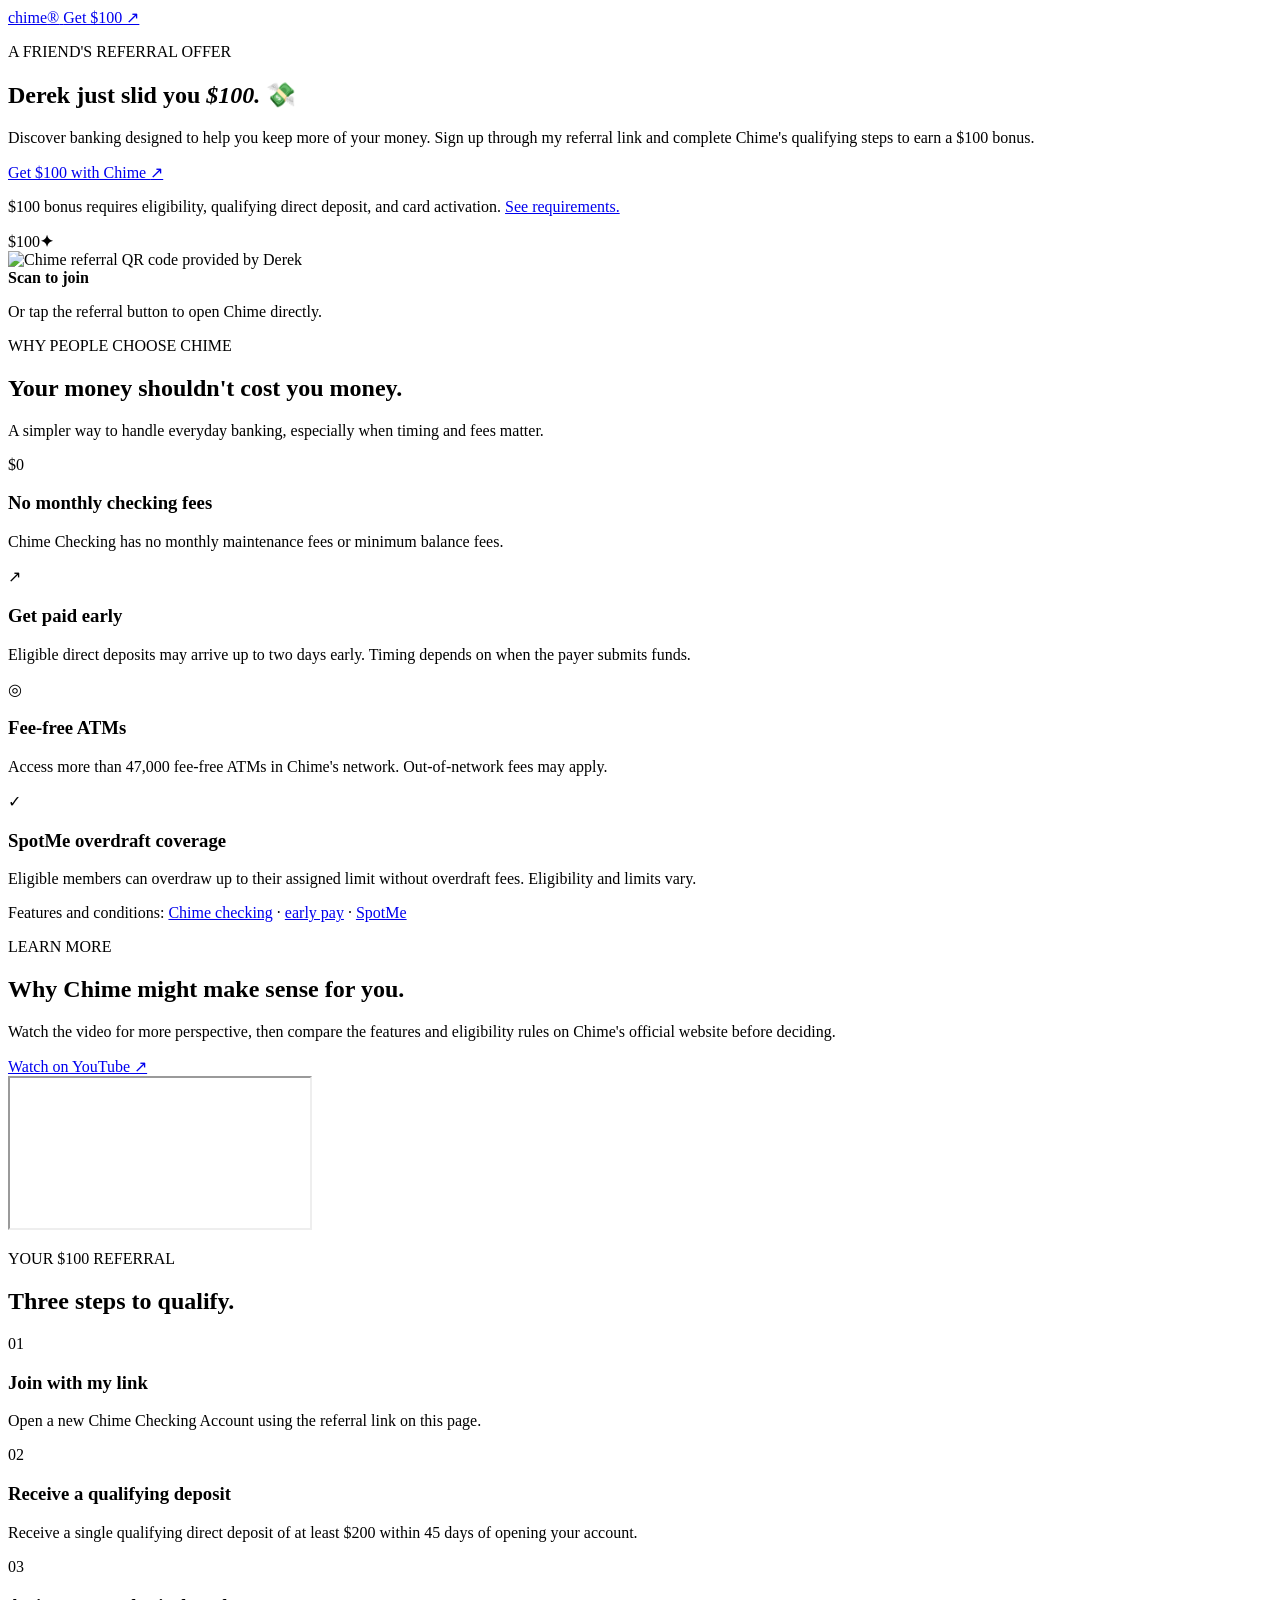
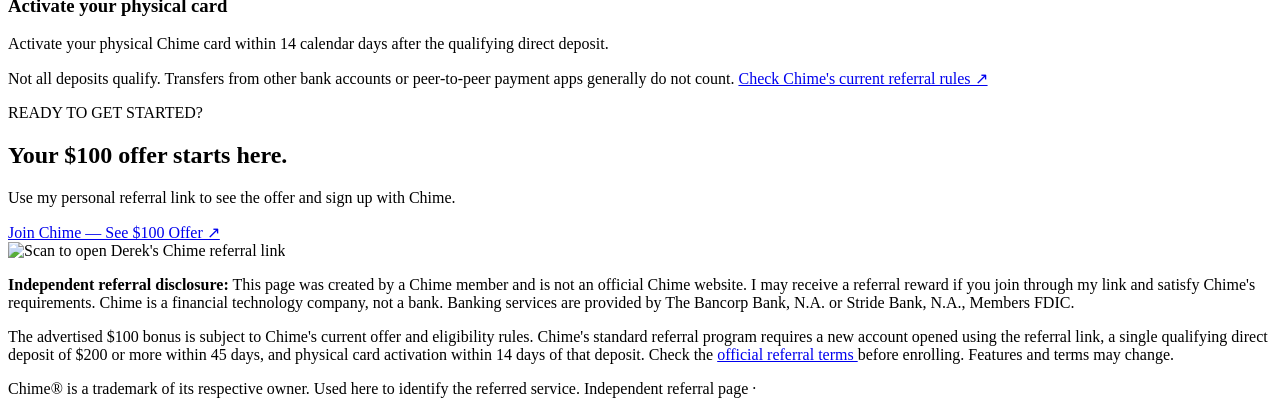
==== index.html @ 0411bfbb "Create index.html" ====
<!doctype html>
<html lang="en">
<head>
  <meta charset="utf-8">
  <meta name="viewport" content="width=device-width,initial-scale=1">
  <meta name="theme-color" content="#19c781">
  <meta name="description" content="Explore Chime features and see how to qualify for a $100 referral bonus. Independent referral page.">
  <title>Get $100 with Chime | Derek's Referral</title>
  <link rel="stylesheet" href="styles.css">
  <script src="script.js" defer></script>
</head>

<body>
  <header class="site-header">
    <div class="wrap header-row">
      <a class="wordmark" href="#top" aria-label="Chime referral home">
        chime<span>®</span>
      </a>
      <a class="header-cta"
         href="https://www.chime.com/r/derekverbrugge/?c=s"
         target="_blank"
         rel="noopener noreferrer sponsored">
        Get $100 ↗
      </a>
    </div>
  </header>

  <main id="top">

    <!-- HERO -->
    <section class="hero">
      <div class="wrap hero-grid">
        <div class="hero-copy">
          <p class="eyebrow">A FRIEND'S REFERRAL OFFER</p>
          <h1>
            Derek just slid you
            <em>$100.</em>
            <span aria-hidden="true">💸</span>
          </h1>
          <p class="lede">
            Discover banking designed to help you keep more of your money.
            Sign up through my referral link and complete Chime's
            qualifying steps to earn a $100 bonus.
          </p>
          <a class="btn dark"
             href="https://www.chime.com/r/derekverbrugge/?c=s"
             target="_blank"
             rel="noopener noreferrer sponsored">
            Get $100 with Chime <span>↗</span>
          </a>
          <p class="micro">
            $100 bonus requires eligibility, qualifying direct deposit,
            and card activation.
            <a href="#terms">See requirements.</a>
          </p>
        </div>

        <div class="hero-side">
          <div class="bonus-art" aria-label="One hundred dollar referral bonus">
            <span>$</span>100<b>✦</b>
          </div>
          <div class="qr-card">
            <img src="assets/chime-qr.png"
                 alt="Chime referral QR code provided by Derek"
                 width="220" height="220">
            <div>
              <strong>Scan to join</strong>
              <p>Or tap the referral button to open Chime directly.</p>
            </div>
          </div>
        </div>
      </div>
    </section>

    <!-- BENEFITS -->
    <section class="dark-section" id="benefits">
      <div class="wrap">
        <p class="eyebrow mint">WHY PEOPLE CHOOSE CHIME</p>
        <h2>Your money shouldn't cost you money.</h2>
        <p class="intro">
          A simpler way to handle everyday banking,
          especially when timing and fees matter.
        </p>

        <div class="benefits">
          <article>
            <div class="feature-icon">$0</div>
            <h3>No monthly checking fees</h3>
            <p>
              Chime Checking has no monthly maintenance
              fees or minimum balance fees.
            </p>
          </article>

          <article>
            <div class="feature-icon">↗</div>
            <h3>Get paid early</h3>
            <p>
              Eligible direct deposits may arrive up to two days early.
              Timing depends on when the payer submits funds.
            </p>
          </article>

          <article>
            <div class="feature-icon">◎</div>
            <h3>Fee-free ATMs</h3>
            <p>
              Access more than 47,000 fee-free ATMs in Chime's network.
              Out-of-network fees may apply.
            </p>
          </article>

          <article>
            <div class="feature-icon">✓</div>
            <h3>SpotMe overdraft coverage</h3>
            <p>
              Eligible members can overdraw up to their assigned
              limit without overdraft fees.
              Eligibility and limits vary.
            </p>
          </article>
        </div>

        <p class="source-note">
          Features and conditions:
          <a href="https://www.chime.com/online-banking/no-fees/"
             target="_blank" rel="noopener noreferrer">Chime checking</a>
          ·
          <a href="https://www.chime.com/early-pay/"
             target="_blank" rel="noopener noreferrer">early pay</a>
          ·
          <a href="https://help.chime.com/what-is-spotme-641bb07d"
             target="_blank" rel="noopener noreferrer">SpotMe</a>
        </p>
      </div>
    </section>

    <!-- VIDEO -->
    <section class="video-section">
      <div class="wrap video-grid">
        <div>
          <p class="eyebrow">LEARN MORE</p>
          <h2>Why Chime might make sense for you.</h2>
          <p>
            Watch the video for more perspective, then compare
            the features and eligibility rules on Chime's official
            website before deciding.
          </p>
          <a class="text-link"
             href="https://youtu.be/ALGw37oFeVQ"
             target="_blank"
             rel="noopener noreferrer">
            Watch on YouTube ↗
          </a>
        </div>

        <div class="video-shell">
          <iframe
            src="https://www.youtube-nocookie.com/embed/ALGw37oFeVQ"
            title="Chime banking video"
            loading="lazy"
            allow="accelerometer; autoplay; clipboard-write; encrypted-media; gyroscope; picture-in-picture; web-share"
            referrerpolicy="strict-origin-when-cross-origin"
            allowfullscreen>
          </iframe>
        </div>
      </div>
    </section>

    <!-- REFERRAL STEPS -->
    <section class="steps-section" id="steps">
      <div class="wrap">
        <p class="eyebrow">YOUR $100 REFERRAL</p>
        <h2>Three steps to qualify.</h2>

        <div class="steps">
          <article>
            <span>01</span>
            <h3>Join with my link</h3>
            <p>
              Open a new Chime Checking Account using
              the referral link on this page.
            </p>
          </article>

          <article>
            <span>02</span>
            <h3>Receive a qualifying deposit</h3>
            <p>
              Receive a single qualifying direct deposit
              of at least $200 within 45 days of opening your account.
            </p>
          </article>

          <article>
            <span>03</span>
            <h3>Activate your physical card</h3>
            <p>
              Activate your physical Chime card within 14 calendar
              days after the qualifying direct deposit.
            </p>
          </article>
        </div>

        <p class="steps-note">
          Not all deposits qualify. Transfers from other bank
          accounts or peer-to-peer payment apps generally do not count.
          <a href="https://help.chime.com/what-is-chimes-standard-referral-program-eca42e30"
             target="_blank" rel="noopener noreferrer">
            Check Chime's current referral rules ↗
          </a>
        </p>
      </div>
    </section>

    <!-- FINAL CTA -->
    <section class="bottom-cta">
      <div class="wrap cta-grid">
        <div>
          <p class="eyebrow">READY TO GET STARTED?</p>
          <h2>Your $100 offer starts here.</h2>
          <p>
            Use my personal referral link to see the offer
            and sign up with Chime.
          </p>
          <a class="btn dark"
             href="https://www.chime.com/r/derekverbrugge/?c=s"
             target="_blank"
             rel="noopener noreferrer sponsored">
            Join Chime — See $100 Offer ↗
          </a>
        </div>
        <img src="assets/chime-qr.png"
             alt="Scan to open Derek's Chime referral link"
             width="240" height="240">
      </div>
    </section>
  </main>

  <!-- DISCLOSURES -->
  <footer id="terms">
    <div class="wrap">
      <p class="disclosure">
        <strong>Independent referral disclosure:</strong>
        This page was created by a Chime member and is not an
        official Chime website. I may receive a referral reward
        if you join through my link and satisfy Chime's requirements.
        Chime is a financial technology company, not a bank.
        Banking services are provided by The Bancorp Bank, N.A.
        or Stride Bank, N.A., Members FDIC.
      </p>

      <p class="disclosure">
        The advertised $100 bonus is subject to Chime's current
        offer and eligibility rules. Chime's standard referral
        program requires a new account opened using the referral
        link, a single qualifying direct deposit of $200 or more
        within 45 days, and physical card activation within 14
        days of that deposit.
        Check the
        <a href="https://help.chime.com/what-is-chimes-standard-referral-program-eca42e30"
           target="_blank" rel="noopener noreferrer">
          official referral terms
        </a>
        before enrolling. Features and terms may change.
      </p>

      <div class="footer-line">
        <span>
          Chime® is a trademark of its respective owner.
          Used here to identify the referred service.
        </span>
        <span>Independent referral page · <span id="year"></span></span>
      </div>
    </div>
  </footer>
</body>
</html>
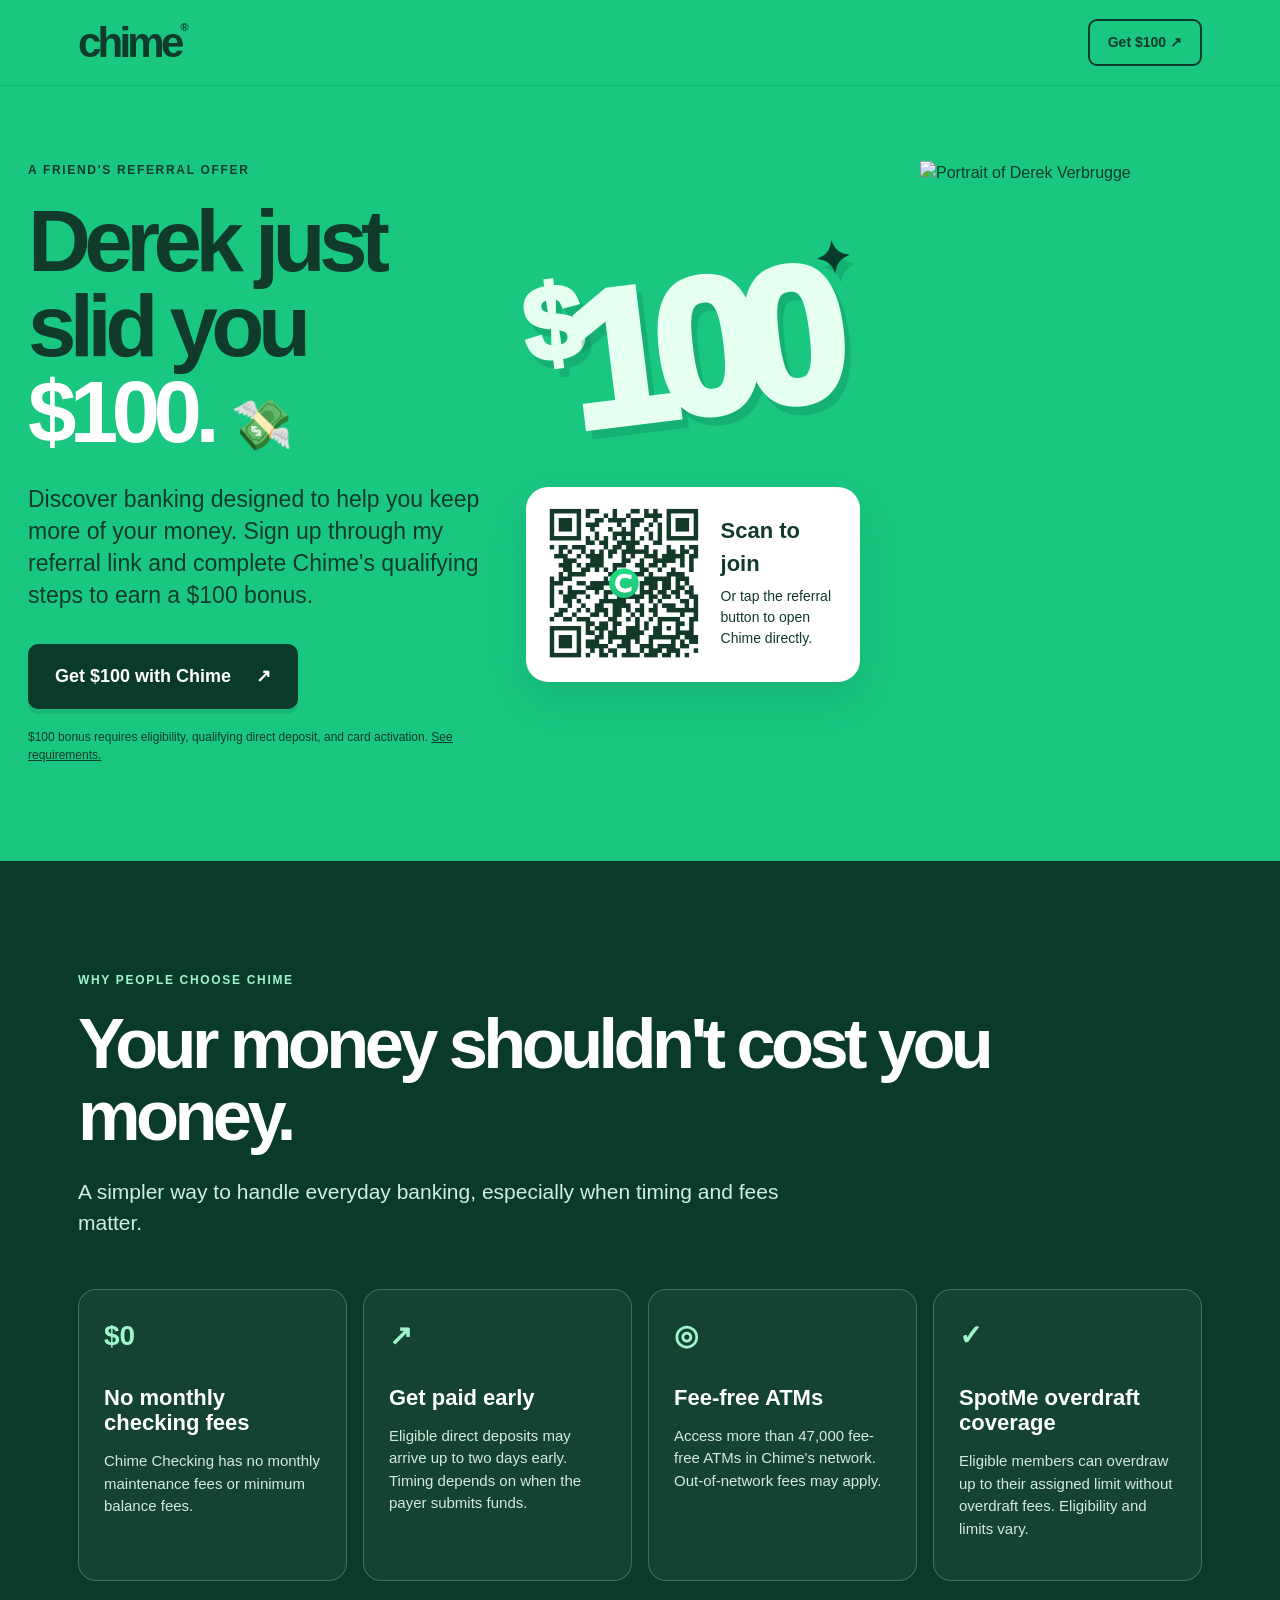
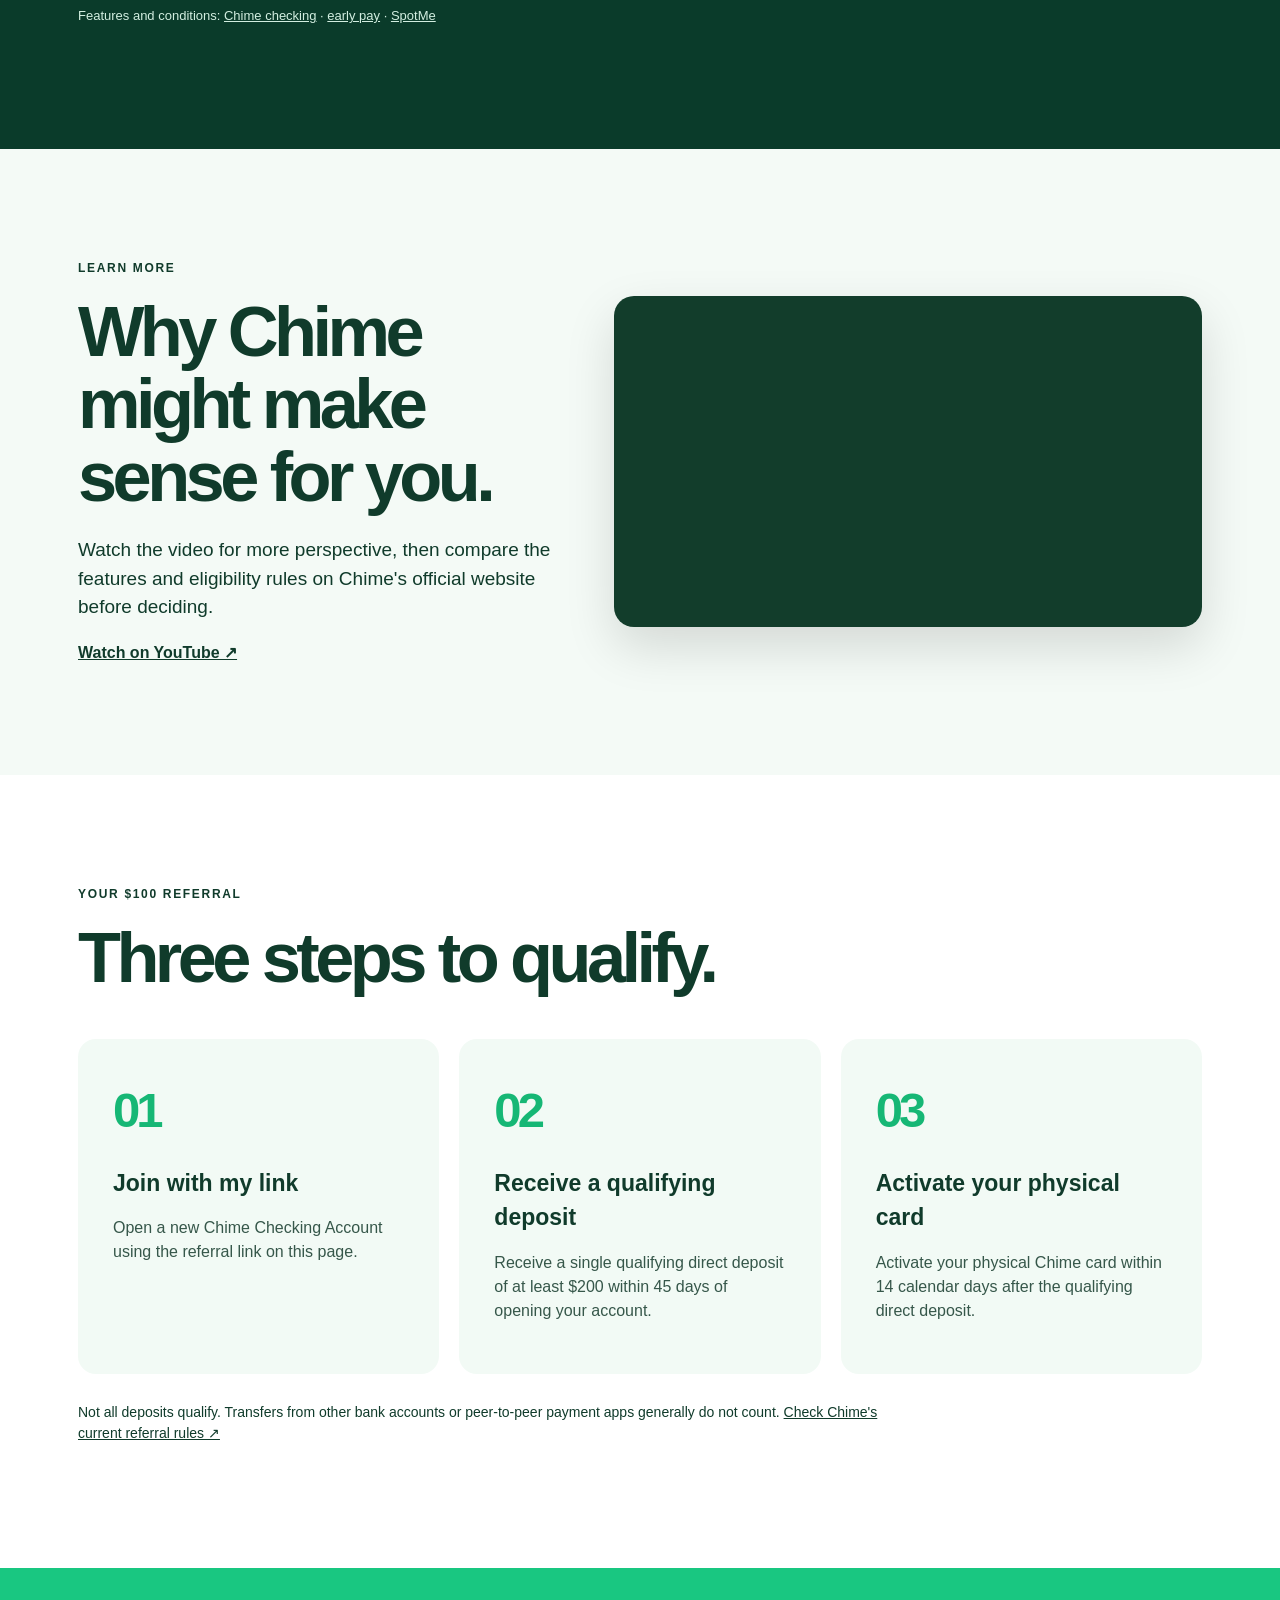
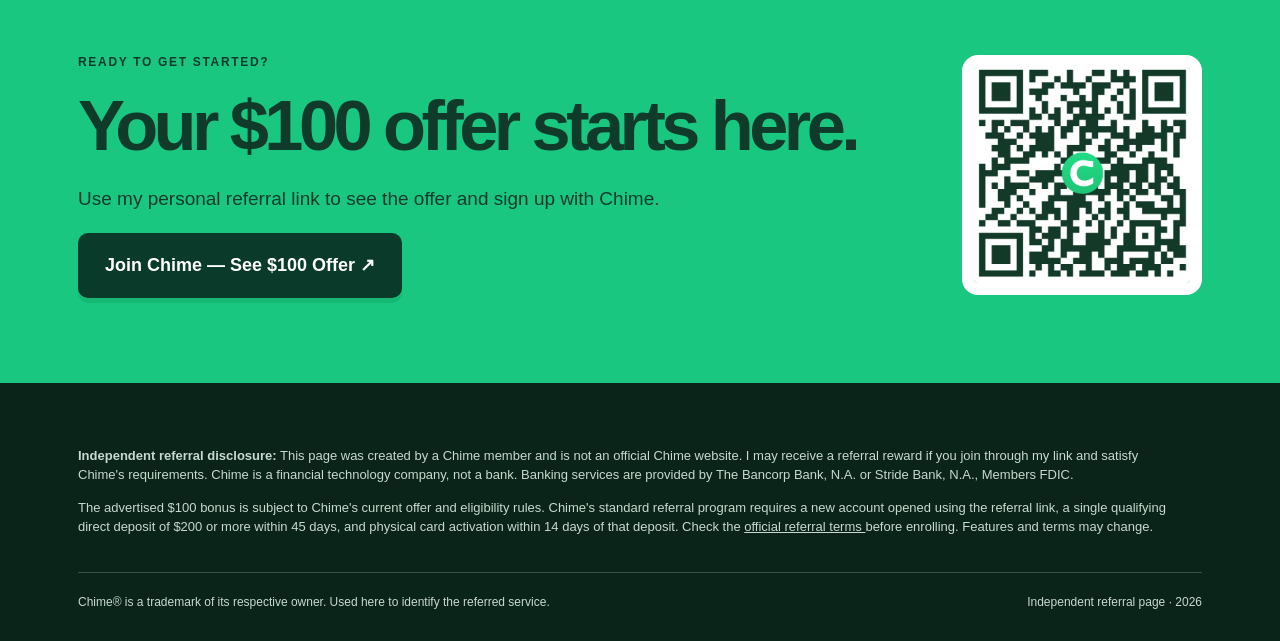
==== commit 8614184e: "Add theme-aware full-proportion portrait to hero" ====
--- a/index.html
+++ b/index.html
@@ -9,6 +9,13 @@
   <title>Get $100 with Chime | Derek's Referral</title>
   <link rel="stylesheet" href="styles.css">
   <script src="script.js" defer></script>
+<style>
+/* Responsive portrait: preserve full image and both shoulders. */
+.theme-portrait{display:block;position:relative;z-index:2;width:min(100%,360px);height:auto;flex:0 1 360px;margin:24px auto;overflow:visible}
+.theme-portrait picture,.theme-portrait img{display:block;width:100%;height:auto;max-height:none;object-fit:contain;object-position:center;clip-path:none;mask-image:none;-webkit-mask-image:none}
+@media(min-width:800px){.theme-portrait{float:right;margin:0 0 20px 32px}}
+@media(max-width:799px){.theme-portrait{float:none;width:min(80vw,340px)}}
+</style>
 </head>
 
 <body>
@@ -30,6 +37,8 @@
 
     <!-- HERO -->
     <section class="hero">
+<picture class="theme-portrait"><source media="(prefers-color-scheme: dark)" srcset="blue_shirt_opaque_fixed.png"><img src="orange_shirt_opaque_fixed.png" alt="Portrait of Derek Verbrugge" loading="eager" decoding="async"></picture>
+
       <div class="wrap hero-grid">
         <div class="hero-copy">
           <p class="eyebrow">A FRIEND'S REFERRAL OFFER</p>
--- a/styles.css
+++ b/styles.css
@@ -0,0 +1,429 @@
+
+:root {
+  --green: #19c781;
+  --dark: #0a3b2a;
+  --ink: #103b2b;
+  --paper: #f5fff9;
+  --mint: #9ff6cc;
+}
+
+* { box-sizing: border-box; }
+
+html { scroll-behavior: smooth; }
+
+body {
+  margin: 0;
+  font-family: Inter, Arial, Helvetica, sans-serif;
+  color: var(--ink);
+  background: #fff;
+  line-height: 1.5;
+}
+
+a { color: inherit; }
+
+a:focus-visible {
+  outline: 3px solid #fff;
+  outline-offset: 4px;
+}
+
+.wrap {
+  max-width: 1180px;
+  margin: auto;
+  padding: 0 28px;
+}
+
+.site-header {
+  background: var(--green);
+  border-bottom: 1px solid #0c734f40;
+}
+
+.header-row {
+  display: flex;
+  align-items: center;
+  justify-content: space-between;
+  min-height: 85px;
+}
+
+.wordmark {
+  text-decoration: none;
+  font-weight: 900;
+  letter-spacing: -.09em;
+  font-size: 42px;
+  line-height: 1;
+}
+
+.wordmark span {
+  font-size: 11px;
+  vertical-align: top;
+  letter-spacing: 0;
+}
+
+.header-cta {
+  font-size: 14px;
+  font-weight: 800;
+  text-decoration: none;
+  border: 2px solid var(--dark);
+  padding: 11px 18px;
+  border-radius: 9px;
+}
+
+.hero {
+  background: var(--green);
+  padding: 75px 0 85px;
+  overflow: hidden;
+}
+
+.hero-grid {
+  display: grid;
+  grid-template-columns: 1.15fr .85fr;
+  gap: 45px;
+  align-items: center;
+}
+
+.eyebrow {
+  font-size: 12px;
+  letter-spacing: .14em;
+  font-weight: 900;
+  margin: 0 0 19px;
+}
+
+.hero h1 {
+  font-size: clamp(52px, 6.8vw, 99px);
+  line-height: .98;
+  letter-spacing: -.075em;
+  margin: 0 0 29px;
+  font-weight: 900;
+}
+
+.hero h1 em {
+  font-style: normal;
+  color: #fff;
+  white-space: nowrap;
+}
+
+.hero h1 span { font-size: .57em; }
+
+.lede {
+  font-size: clamp(18px, 2vw, 23px);
+  max-width: 650px;
+  line-height: 1.4;
+  margin: 0 0 32px;
+}
+
+.btn {
+  display: inline-flex;
+  gap: 25px;
+  align-items: center;
+  justify-content: space-between;
+  padding: 19px 27px;
+  text-decoration: none;
+  border-radius: 10px;
+  font-weight: 850;
+  font-size: 18px;
+  box-shadow: 0 5px 0 #00000015;
+  transition: transform .15s;
+}
+
+.btn:hover { transform: translateY(-3px); }
+
+.btn.dark {
+  background: var(--dark);
+  color: #fff;
+}
+
+.micro {
+  font-size: 12px;
+  max-width: 530px;
+  margin-top: 19px;
+}
+
+.bonus-art {
+  font-weight: 950;
+  letter-spacing: -.105em;
+  font-size: clamp(110px, 15vw, 230px);
+  line-height: 1;
+  color: #e5fff1;
+  text-shadow: 5px 9px 0 #0d6e4c40;
+  white-space: nowrap;
+  transform: rotate(-7deg);
+}
+
+.bonus-art span {
+  font-size: .55em;
+  vertical-align: top;
+}
+
+.bonus-art b {
+  font-size: .23em;
+  vertical-align: top;
+  color: var(--dark);
+}
+
+.qr-card {
+  background: #fff;
+  border-radius: 22px;
+  padding: 20px;
+  display: flex;
+  align-items: center;
+  gap: 20px;
+  box-shadow: 0 18px 45px #06442d25;
+  margin-top: 40px;
+}
+
+.qr-card img {
+  width: 155px;
+  height: 155px;
+  object-fit: contain;
+}
+
+.qr-card strong { font-size: 22px; }
+
+.qr-card p {
+  font-size: 14px;
+  margin: 6px 0;
+}
+
+.dark-section {
+  background: var(--dark);
+  color: white;
+  padding: 110px 0;
+}
+
+.mint { color: var(--mint); }
+
+h2 {
+  font-size: clamp(40px, 5.5vw, 75px);
+  letter-spacing: -.065em;
+  line-height: 1.03;
+  margin: 0 0 23px;
+  font-weight: 900;
+}
+
+.intro {
+  color: #d2eee0;
+  font-size: 21px;
+  max-width: 740px;
+}
+
+.benefits {
+  display: grid;
+  grid-template-columns: repeat(4, 1fr);
+  gap: 16px;
+  margin: 50px 0 25px;
+}
+
+.benefits article {
+  border: 1px solid #ffffff36;
+  border-radius: 18px;
+  padding: 25px;
+  background: #ffffff0b;
+}
+
+.feature-icon {
+  font-size: 28px;
+  font-weight: 900;
+  color: var(--mint);
+  margin-bottom: 28px;
+}
+
+.benefits h3 {
+  font-size: 22px;
+  line-height: 1.15;
+  margin: 0 0 15px;
+}
+
+.benefits p {
+  color: #d5e9dd;
+  font-size: 15px;
+}
+
+.source-note {
+  font-size: 13px;
+  color: #d2eee0;
+}
+
+.video-section {
+  background: #f4faf6;
+  padding: 110px 0;
+}
+
+.video-grid {
+  display: grid;
+  grid-template-columns: .9fr 1.1fr;
+  gap: 55px;
+  align-items: center;
+}
+
+.video-grid p:not(.eyebrow) { font-size: 19px; }
+
+.text-link { font-weight: 800; }
+
+.video-shell {
+  aspect-ratio: 16 / 9;
+  background: #123d2b;
+  border-radius: 20px;
+  overflow: hidden;
+  box-shadow: 0 20px 50px #0002;
+}
+
+.video-shell iframe {
+  width: 100%;
+  height: 100%;
+  border: 0;
+}
+
+.steps-section { padding: 110px 0; }
+
+.steps {
+  display: grid;
+  grid-template-columns: repeat(3, 1fr);
+  gap: 20px;
+  margin-top: 45px;
+}
+
+.steps article {
+  border-radius: 18px;
+  background: #f2faf5;
+  padding: 35px;
+}
+
+.steps article > span {
+  font-size: 49px;
+  letter-spacing: -.08em;
+  font-weight: 900;
+  color: #16b775;
+}
+
+.steps h3 {
+  font-size: 23px;
+  margin: 18px 0 12px;
+}
+
+.steps p { color: #36574a; }
+
+.steps-note {
+  max-width: 840px;
+  font-size: 14px;
+  margin-top: 28px;
+}
+
+.bottom-cta {
+  background: var(--green);
+  padding: 85px 0;
+}
+
+.cta-grid {
+  display: grid;
+  grid-template-columns: 1fr auto;
+  gap: 60px;
+  align-items: center;
+}
+
+.cta-grid p:not(.eyebrow) { font-size: 19px; }
+
+.cta-grid img {
+  width: 240px;
+  height: 240px;
+  object-fit: contain;
+  border: 12px solid white;
+  border-radius: 16px;
+}
+
+footer {
+  background: #0b241a;
+  color: #c8d9ce;
+  padding: 50px 0 30px;
+}
+
+.disclosure {
+  font-size: 13px;
+  max-width: 1100px;
+}
+
+.footer-line {
+  display: flex;
+  justify-content: space-between;
+  gap: 20px;
+  border-top: 1px solid #ffffff33;
+  padding-top: 20px;
+  margin-top: 35px;
+  font-size: 12px;
+}
+
+@media (max-width: 850px) {
+  .hero-grid,
+  .video-grid {
+    grid-template-columns: 1fr;
+  }
+
+  .hero-side {
+    display: flex;
+    align-items: center;
+    gap: 20px;
+  }
+
+  .bonus-art { font-size: 120px; }
+  .qr-card { margin: 0; }
+
+  .benefits {
+    grid-template-columns: repeat(2, 1fr);
+  }
+
+  .steps { grid-template-columns: 1fr; }
+  .cta-grid { gap: 20px; }
+}
+
+@media (max-width: 600px) {
+  .wrap { padding: 0 22px; }
+  .header-row { min-height: 70px; }
+  .wordmark { font-size: 34px; }
+  .hero { padding: 52px 0 65px; }
+
+  .hero h1 {
+    font-size: clamp(48px, 12vw, 75px);
+  }
+
+  .hero-side {
+    flex-direction: column;
+    align-items: stretch;
+  }
+
+  .bonus-art {
+    font-size: clamp(120px, 29vw, 170px);
+    text-align: center;
+  }
+
+  .qr-card { gap: 12px; }
+
+  .qr-card img {
+    width: 130px;
+    height: 130px;
+  }
+
+  .benefits { grid-template-columns: 1fr; }
+
+  .dark-section,
+  .video-section,
+  .steps-section {
+    padding: 75px 0;
+  }
+
+  .cta-grid { grid-template-columns: 1fr; }
+
+  .cta-grid img {
+    width: 200px;
+    height: 200px;
+  }
+
+  .footer-line { flex-direction: column; }
+
+  .btn {
+    font-size: 16px;
+    width: 100%;
+  }
+}
+
+@media (prefers-reduced-motion: reduce) {
+  html { scroll-behavior: auto; }
+  .btn { transition: none; }
+}
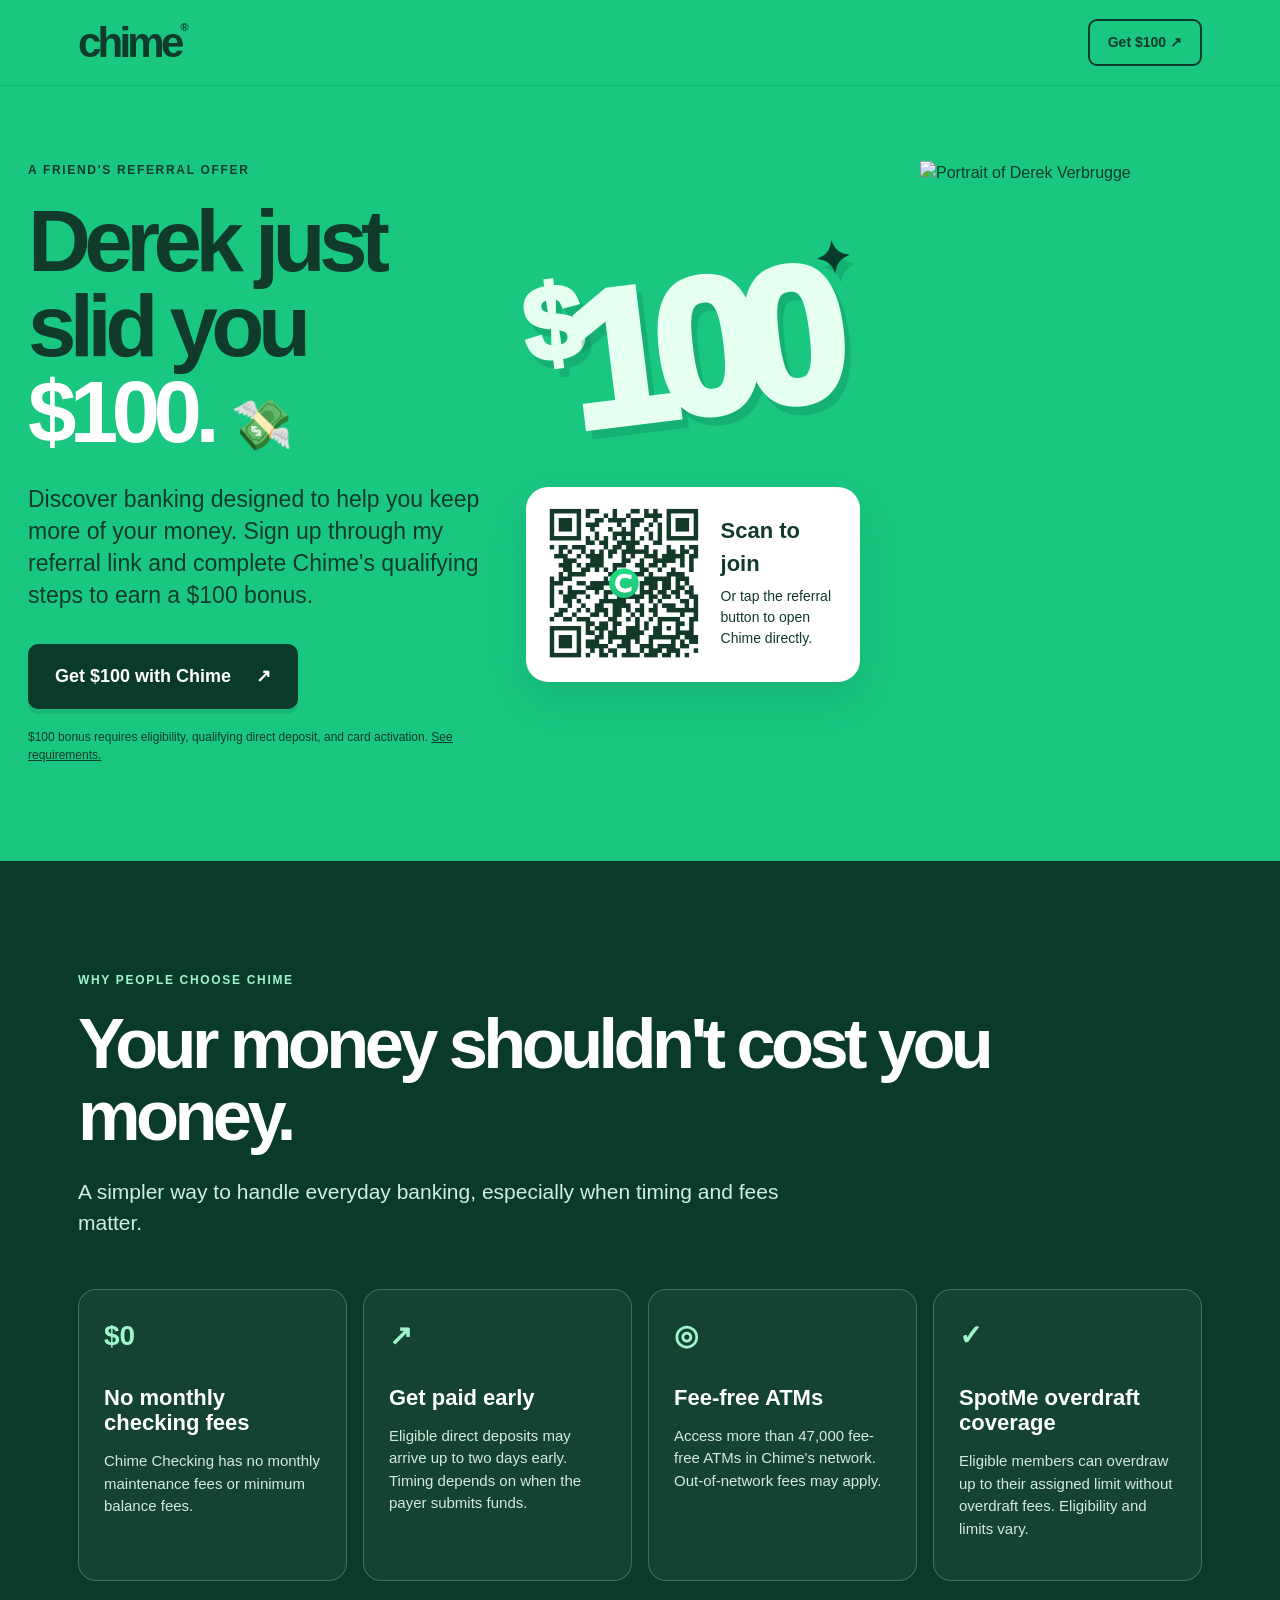
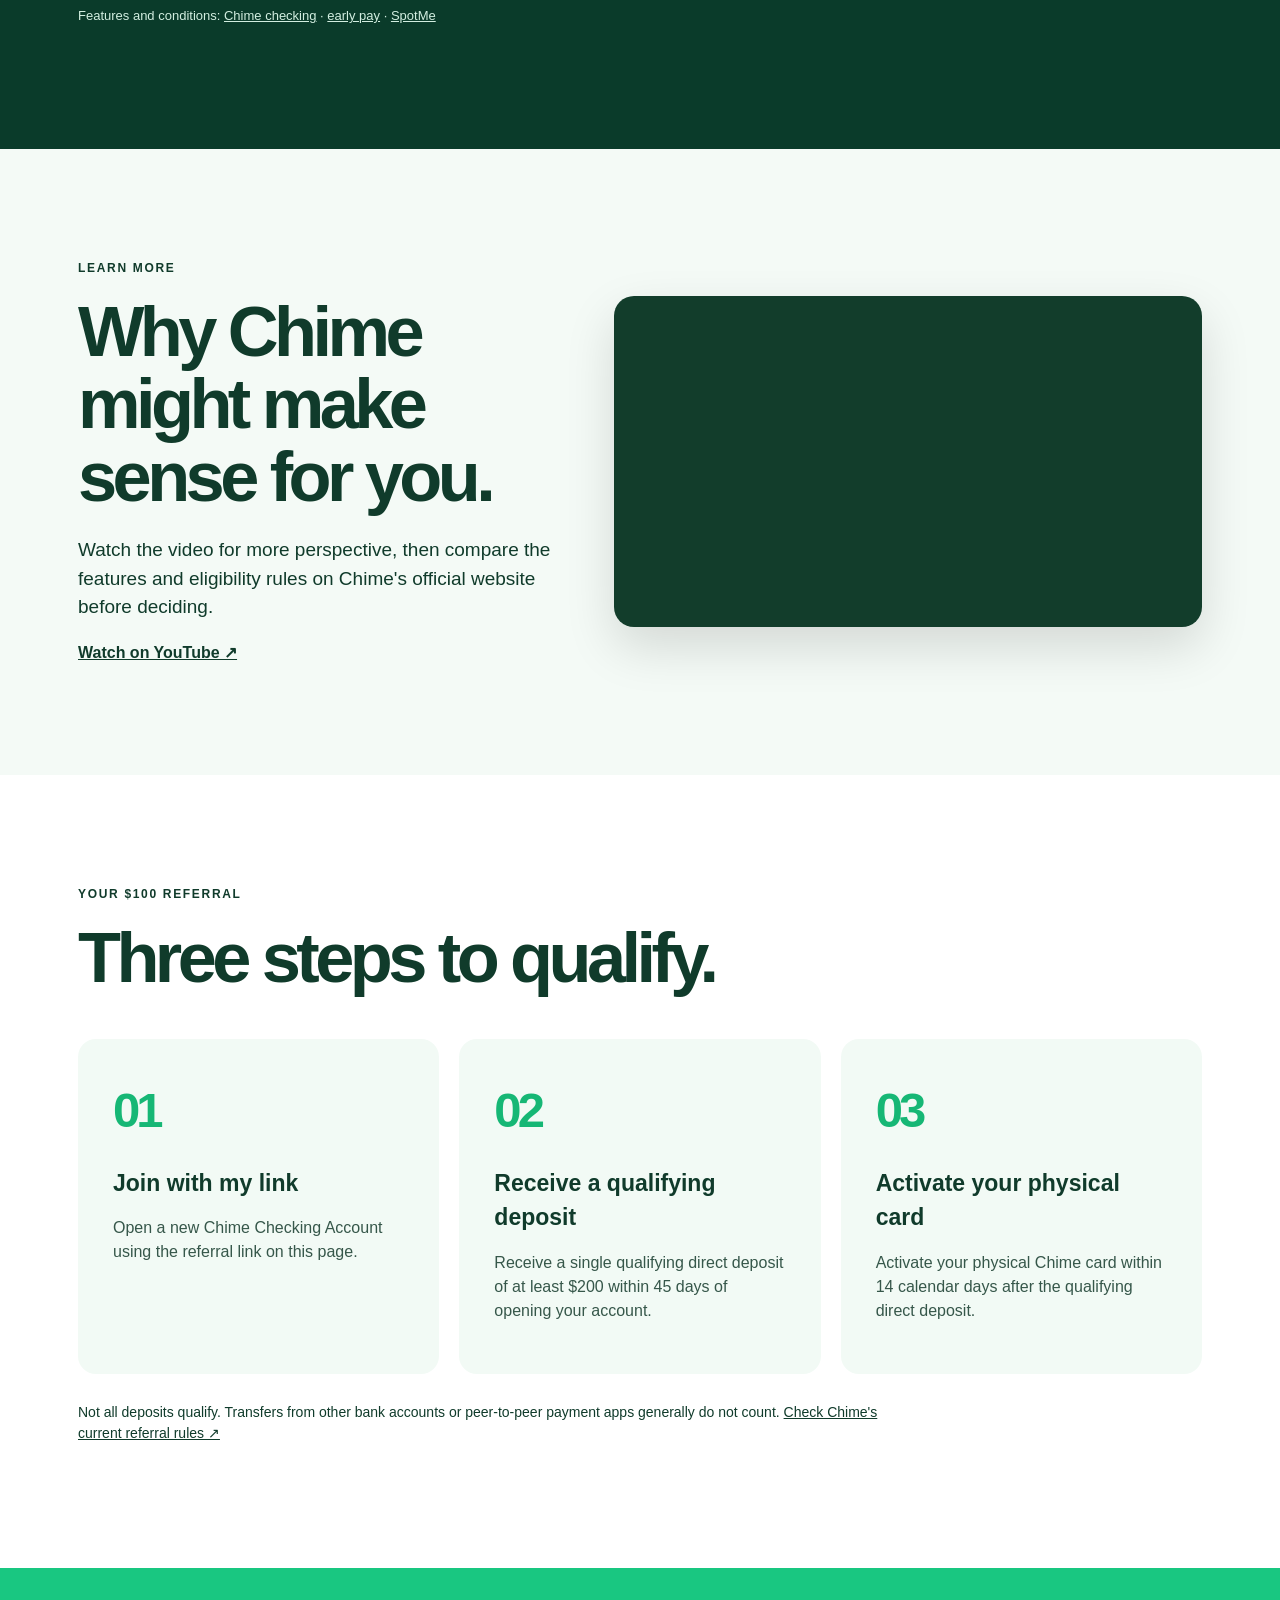
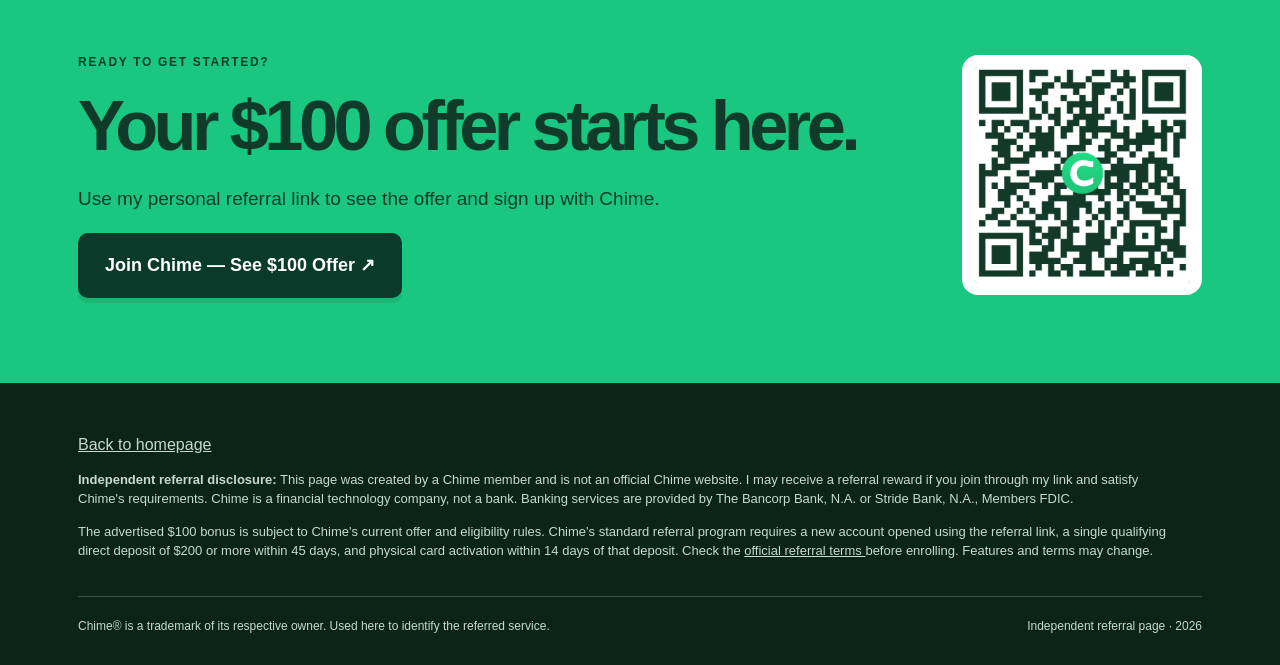
==== commit 25ce78e4: "Make footer brand or home link return to homepage top" ====
--- a/index.html
+++ b/index.html
@@ -21,7 +21,7 @@
 <body>
   <header class="site-header">
     <div class="wrap header-row">
-      <a class="wordmark" href="#top" aria-label="Chime referral home">
+      <a class="wordmark" href="index.html#top" aria-label="Chime referral home">
         chime<span>®</span>
       </a>
       <a class="header-cta"
@@ -37,7 +37,7 @@
 
     <!-- HERO -->
     <section class="hero">
-<picture class="theme-portrait"><source media="(prefers-color-scheme: dark)" srcset="blue_shirt_opaque_fixed.png"><img src="orange_shirt_opaque_fixed.png" alt="Portrait of Derek Verbrugge" loading="eager" decoding="async"></picture>
+<picture class="theme-portrait"><source media="(prefers-color-scheme: light)" srcset="https://raw.githubusercontent.com/derekverbrugge/SummitPrecisionDesign/main/blue_shirt_opaque_fixed.png"><img src="https://raw.githubusercontent.com/derekverbrugge/SummitPrecisionDesign/main/orange_shirt_opaque_fixed.png" alt="Portrait of Derek Verbrugge" loading="eager" decoding="async"></picture>
 
       <div class="wrap hero-grid">
         <div class="hero-copy">
@@ -248,7 +248,7 @@
   </main>
 
   <!-- DISCLOSURES -->
-  <footer id="terms">
+  <footer id="terms"><div class="wrap"><a href="index.html#top">Back to homepage</a></div>
     <div class="wrap">
       <p class="disclosure">
         <strong>Independent referral disclosure:</strong>
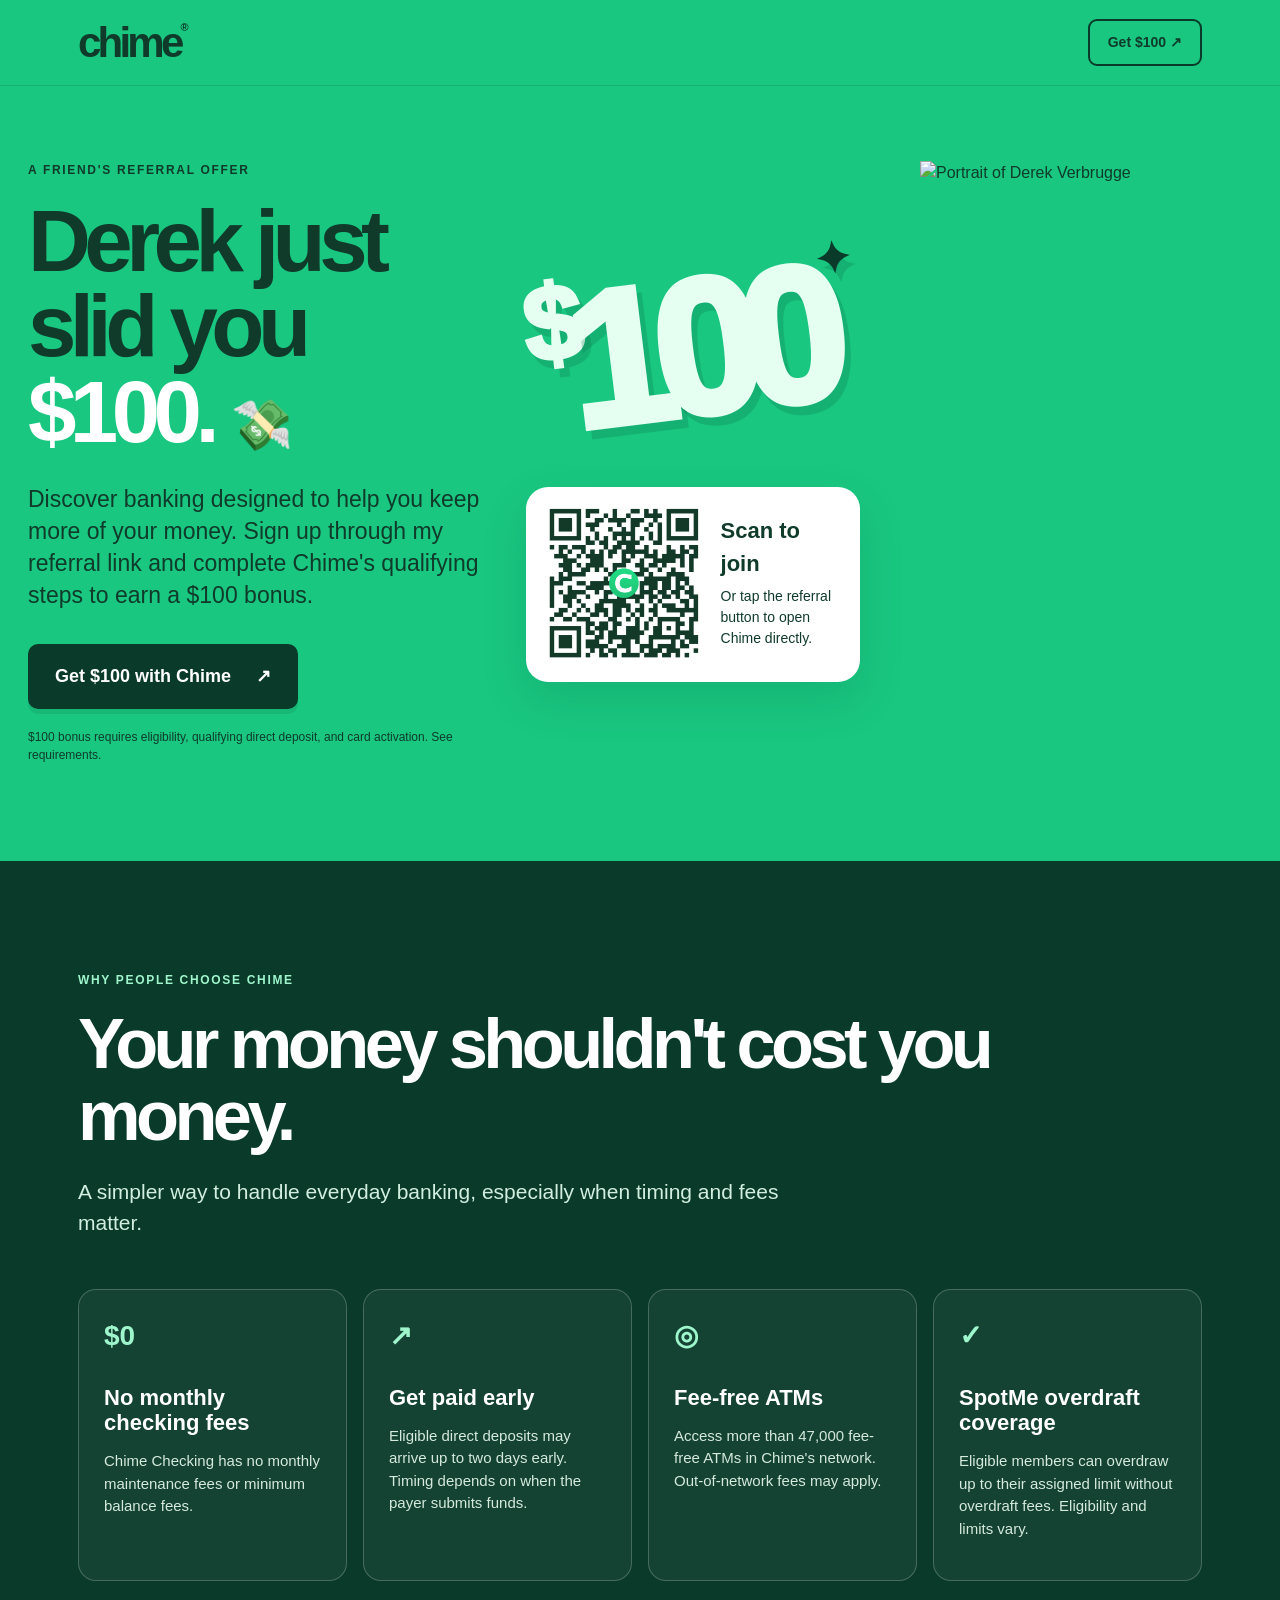
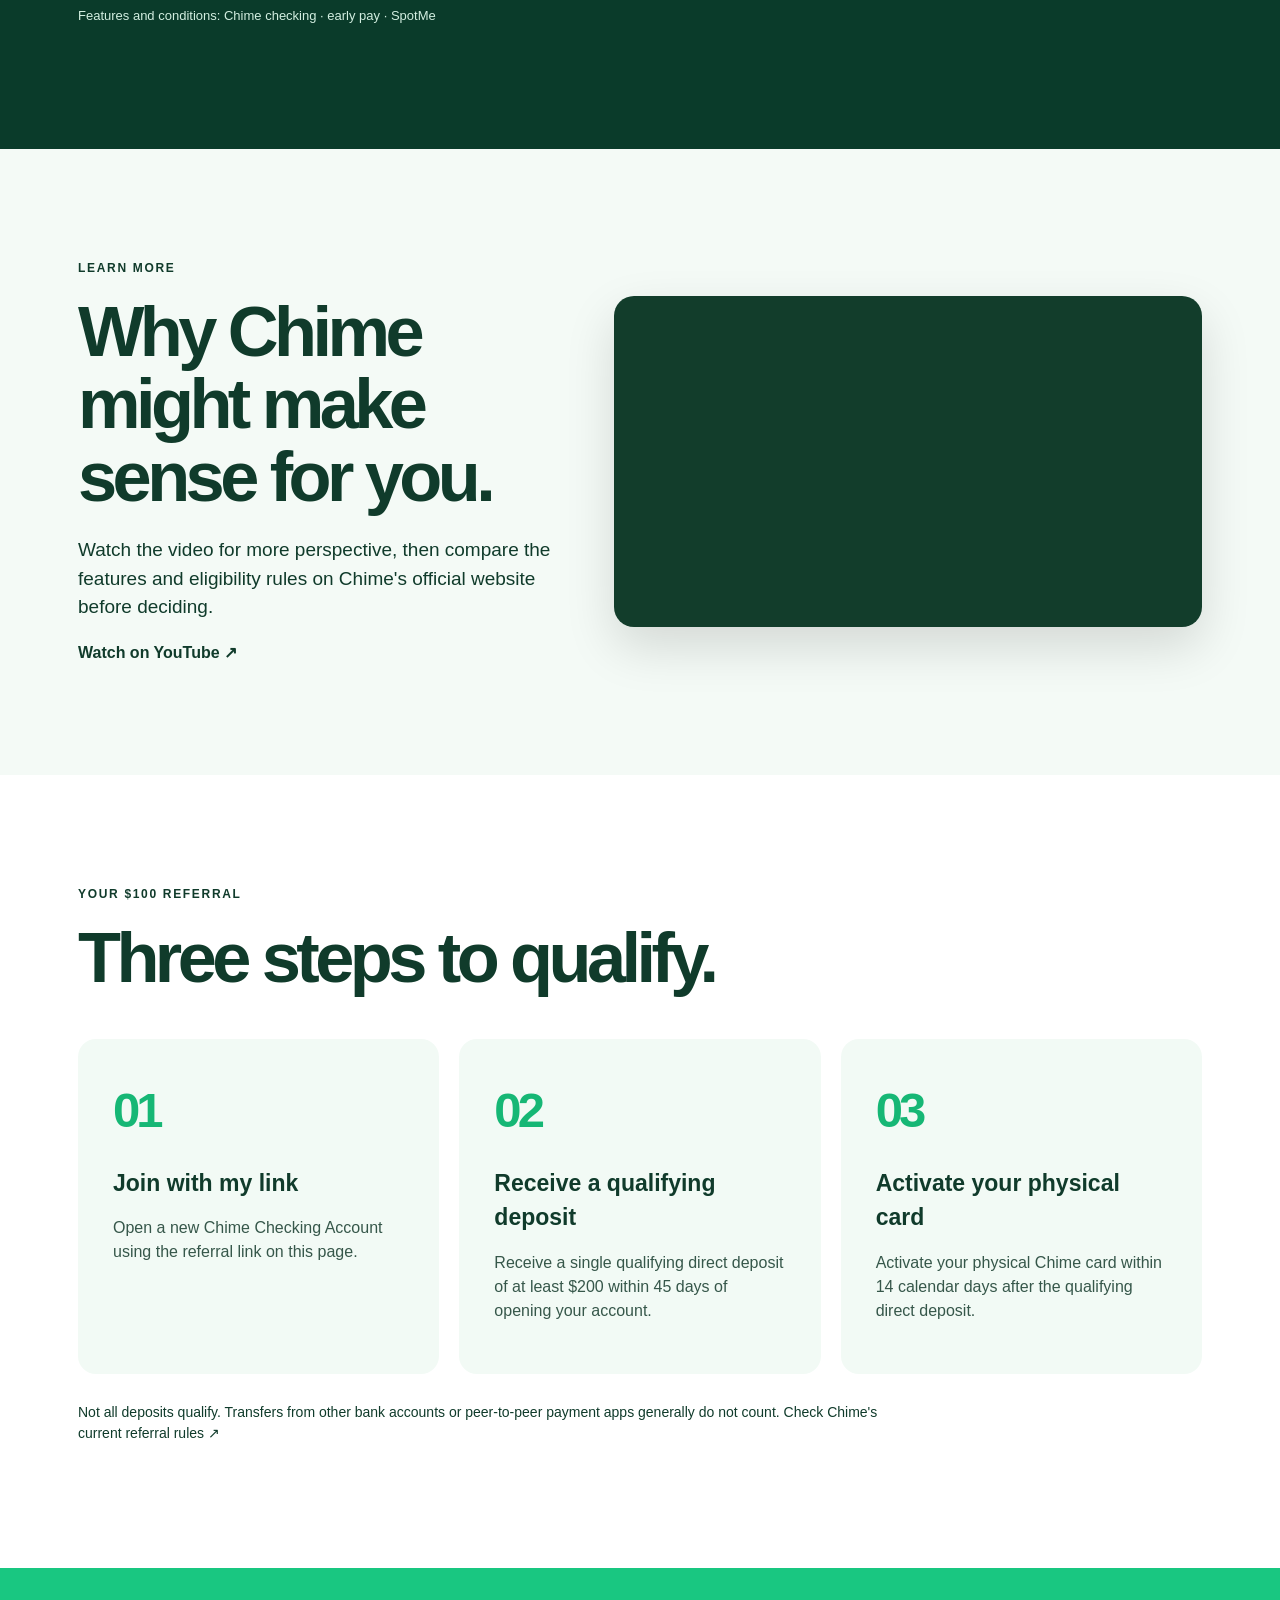
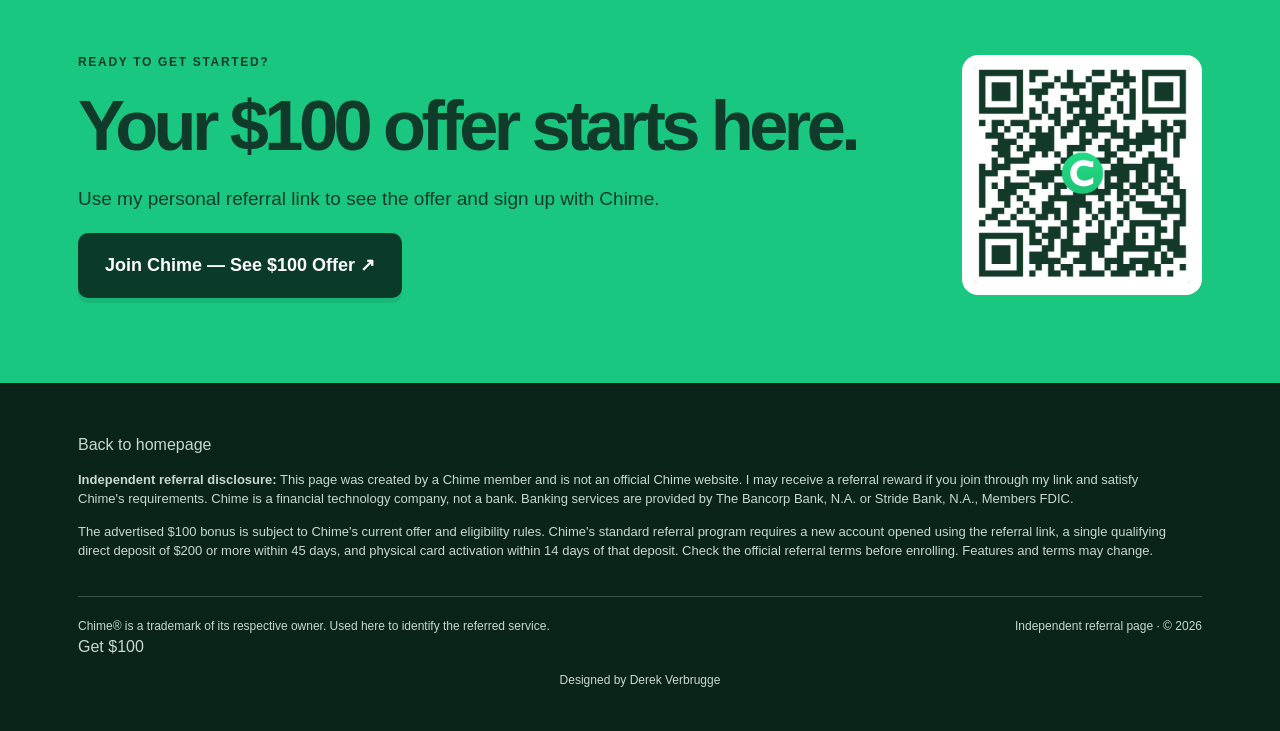
==== commit 83801441: "Apply shared layout, copyright and link standards" ====
--- a/index.html
+++ b/index.html
@@ -16,10 +16,10 @@
 @media(min-width:800px){.theme-portrait{float:right;margin:0 0 20px 32px}}
 @media(max-width:799px){.theme-portrait{float:none;width:min(80vw,340px)}}
 </style>
-</head>
+<style>a,a:visited,a:hover,a:active,a:focus{text-decoration:none!important}body{min-height:100vh;display:flex;flex-direction:column}main{flex:1}#site-footer{margin-top:auto}#site-header{display:contents}</style></head>
 
 <body>
-  <header class="site-header">
+  <div id="site-header"><header class="site-header">
     <div class="wrap header-row">
       <a class="wordmark" href="index.html#top" aria-label="Chime referral home">
         chime<span>®</span>
@@ -31,7 +31,7 @@
         Get $100 ↗
       </a>
     </div>
-  </header>
+  </header></div>
 
   <main id="top">
 
@@ -248,7 +248,7 @@
   </main>
 
   <!-- DISCLOSURES -->
-  <footer id="terms"><div class="wrap"><a href="index.html#top">Back to homepage</a></div>
+  <div id="site-footer"><footer id="terms"><div class="wrap"><a href="index.html#top">Back to homepage</a></div>
     <div class="wrap">
       <p class="disclosure">
         <strong>Independent referral disclosure:</strong>
@@ -280,9 +280,9 @@
           Chime® is a trademark of its respective owner.
           Used here to identify the referred service.
         </span>
-        <span>Independent referral page · <span id="year"></span></span>
+        <span>Independent referral page · © <span id="year"></span></span>
       </div>
     </div>
-  </footer>
-</body>
+  <nav class="wrap" aria-label="Footer navigation"><a href="https://www.chime.com/r/derekverbrugge/?c=s" target="_blank" rel="noopener noreferrer sponsored">Get $100</a></nav><p style="font-size:.75rem;text-align:center"><a href="https://www.DerekVerbrugge.com">Designed by Derek Verbrugge</a></p></footer></div>
+<script>Promise.all([["site-header","header.html"],["site-footer","footer.html"]].map(async ([id,path])=>{try{const r=await fetch(path);if(r.ok)document.getElementById(id).innerHTML=await r.text()}catch{}})).then(()=>{const y=document.getElementById("year");if(y)y.textContent=new Date().getFullYear()});</script></body>
 </html>
